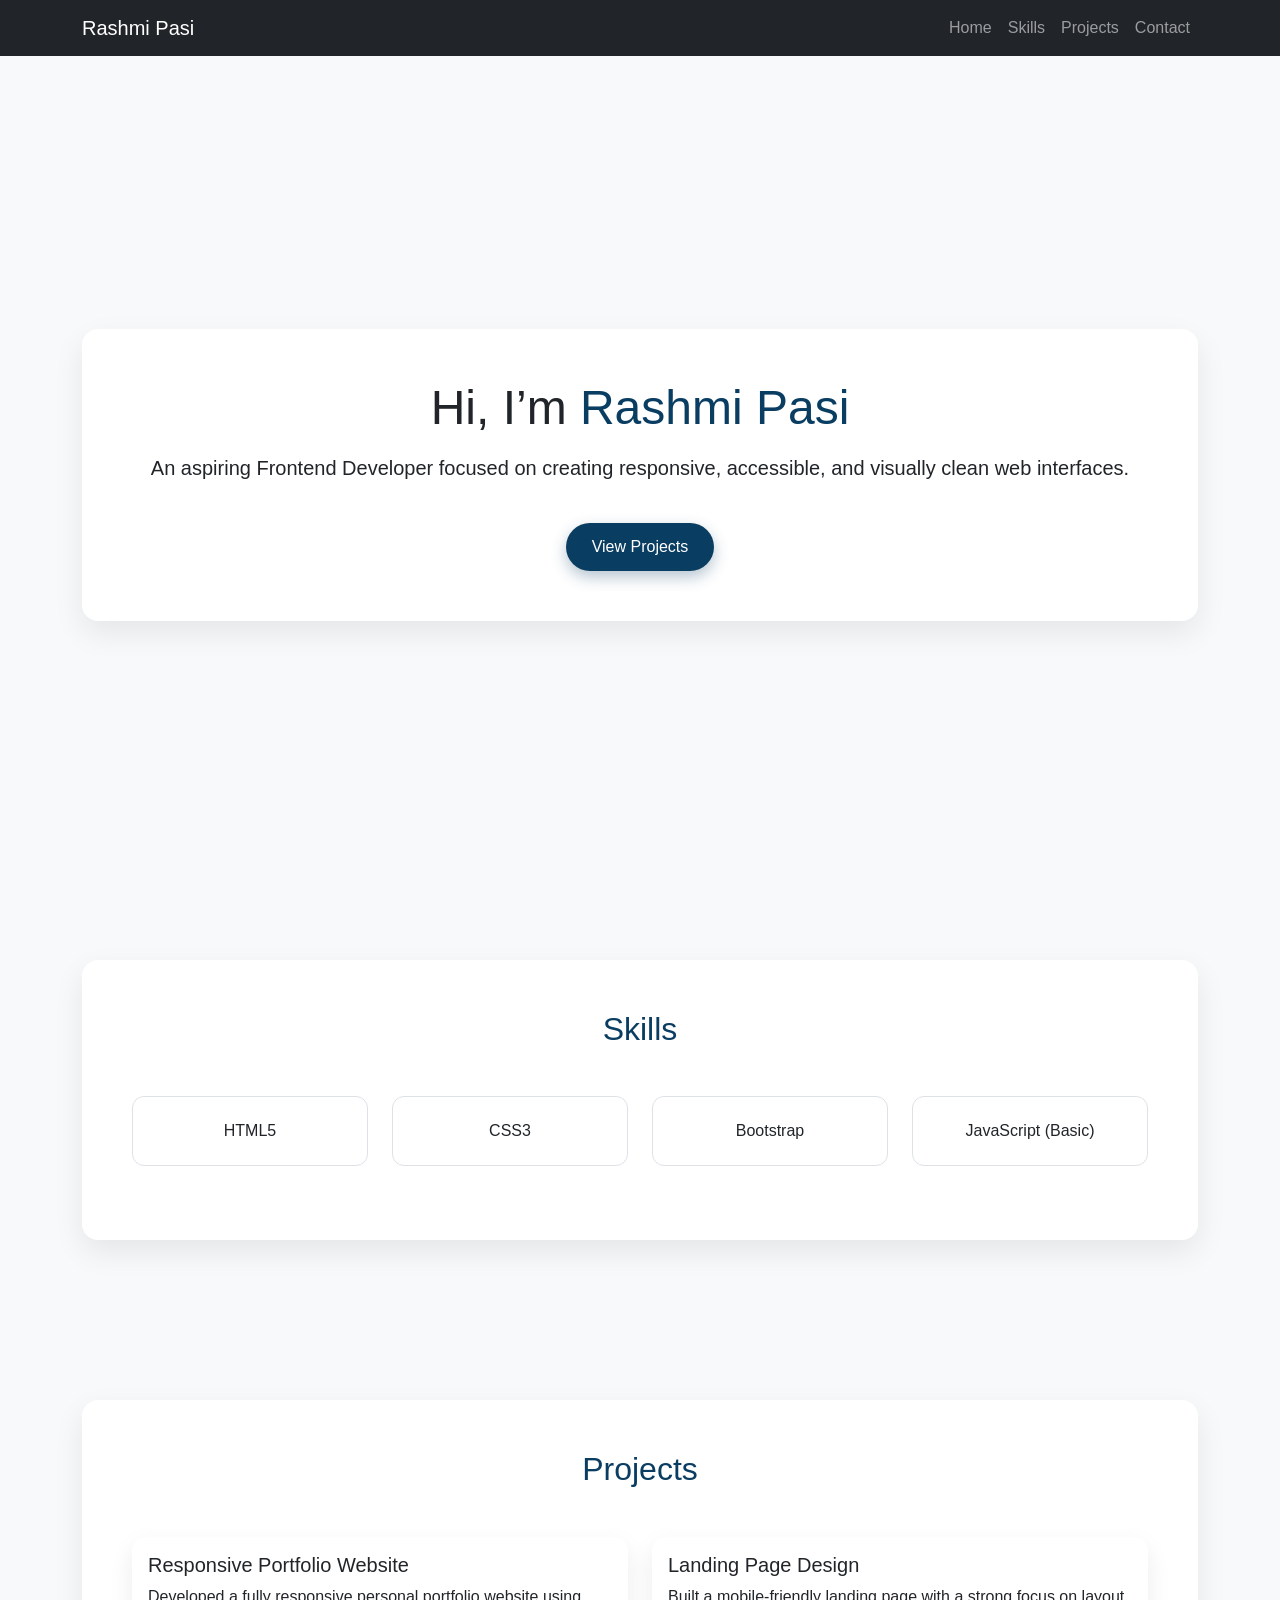
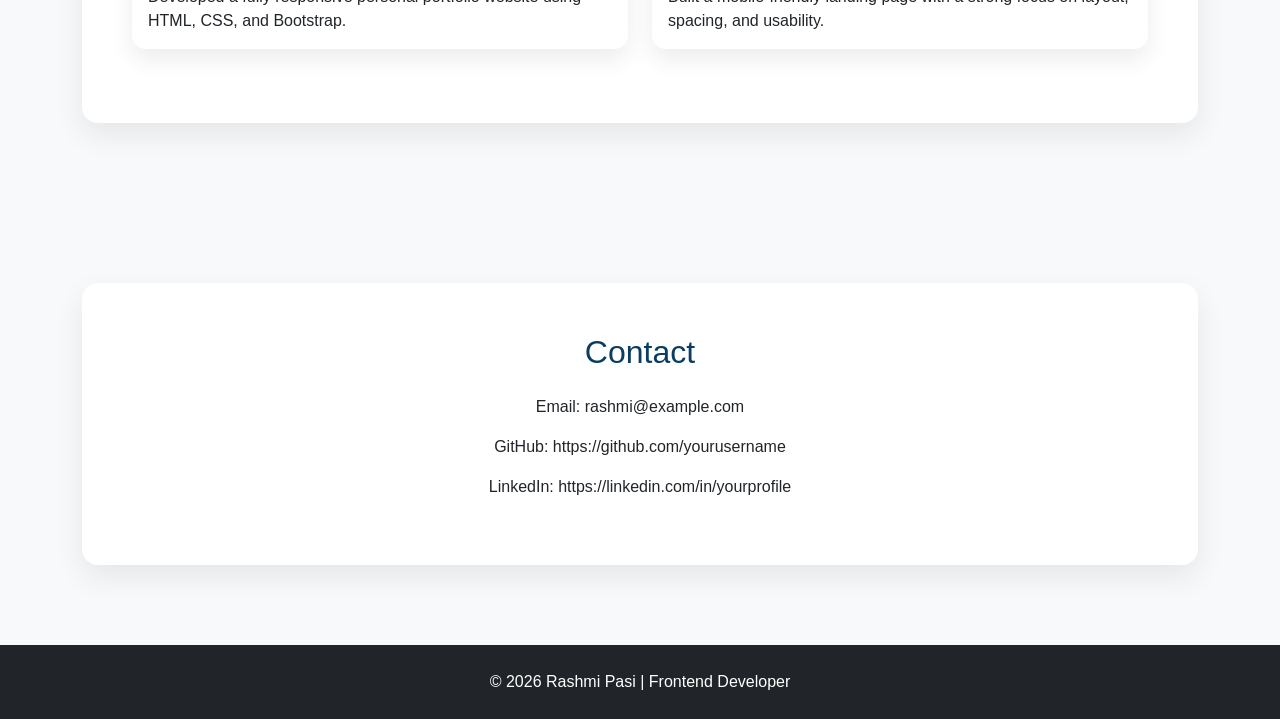
==== index.html @ 765adb49 "Add files via upload" ====
<!DOCTYPE html>
<html lang="en">
<head>
  <meta charset="UTF-8" />
  <meta name="viewport" content="width=device-width, initial-scale=1.0" />
  <title>Rashmi Pasi | Frontend Developer</title>

  <!-- Bootstrap CSS -->
  <link
    href="https://cdn.jsdelivr.net/npm/bootstrap@5.3.2/dist/css/bootstrap.min.css"
    rel="stylesheet"
  />

  <style>
    html {
      scroll-behavior: smooth;
    }

    body {
      padding-top: 70px;
      font-family: Arial, sans-serif;
      background-color: #f8f9fa;
    }

    section {
      padding: 80px 0;
    }

    /* Dark Blue Accent */
    :root {
      --accent-blue: #0a3d62;
    }

    .accent {
      color: var(--accent-blue);
    }

    /* Buttons */
    .btn-accent {
      background-color: var(--accent-blue);
      color: #ffffff;
      border: none;
      padding: 12px 26px;
      border-radius: 30px;
      box-shadow: 0 6px 15px rgba(10, 61, 98, 0.3);
      transition: all 0.3s ease;
    }

    .btn-accent:hover {
      background-color: #072f4a;
      transform: translateY(-2px);
      box-shadow: 0 10px 20px rgba(10, 61, 98, 0.4);
    }

    /* Hero Section */
    .hero {
      min-height: 90vh;
      display: flex;
      align-items: center;
      background-color: #f8f9fa;
    }

    /* Section Box (Shadow) */
    .section-box {
      background-color: #ffffff;
      border-radius: 16px;
      box-shadow: 0 12px 30px rgba(0, 0, 0, 0.08);
      padding: 50px;
    }

    /* Skills Box */
    .skill-box {
      border: 1px solid #dee2e6;
      padding: 22px;
      border-radius: 12px;
      transition: all 0.3s ease;
    }

    .skill-box:hover {
      background-color: #eef5fb;
      border-color: var(--accent-blue);
      box-shadow: 0 8px 20px rgba(10, 61, 98, 0.15);
    }

    /* Cards */
    .card {
      border: none;
      border-radius: 14px;
      box-shadow: 0 10px 25px rgba(0, 0, 0, 0.08);
    }

    /* Footer */
    footer {
      background-color: #212529;
      color: #ffffff;
      padding: 25px 0;
    }
  </style>
</head>

<body>
  <!-- NAVBAR -->
  <nav class="navbar navbar-expand-lg navbar-dark bg-dark fixed-top">
    <div class="container">
      <a class="navbar-brand" href="#home">Rashmi Pasi</a>
      <button
        class="navbar-toggler"
        type="button"
        data-bs-toggle="collapse"
        data-bs-target="#navbarNav"
      >
        <span class="navbar-toggler-icon"></span>
      </button>

      <div class="collapse navbar-collapse" id="navbarNav">
        <ul class="navbar-nav ms-auto">
          <li class="nav-item"><a class="nav-link" href="#home">Home</a></li>
          <li class="nav-item"><a class="nav-link" href="#skills">Skills</a></li>
          <li class="nav-item"><a class="nav-link" href="#projects">Projects</a></li>
          <li class="nav-item"><a class="nav-link" href="#contact">Contact</a></li>
        </ul>
      </div>
    </div>
  </nav>

  <!-- HOME -->
  <section id="home" class="hero">
    <div class="container">
      <div class="section-box text-center">
        <h1 class="display-5">
          Hi, I’m <span class="accent">Rashmi Pasi</span>
        </h1>
        <p class="lead mt-3">
          An aspiring <strong>Frontend Developer</strong> focused on creating
          responsive, accessible, and visually clean web interfaces.
        </p>
        <a href="#projects" class="btn btn-accent mt-4">
          View Projects
        </a>
      </div>
    </div>
  </section>

  <!-- SKILLS -->
  <section id="skills">
    <div class="container">
      <div class="section-box">
        <h2 class="text-center mb-5 accent">Skills</h2>
        <div class="row text-center">
          <div class="col-md-3 col-6 mb-4">
            <div class="skill-box">HTML5</div>
          </div>
          <div class="col-md-3 col-6 mb-4">
            <div class="skill-box">CSS3</div>
          </div>
          <div class="col-md-3 col-6 mb-4">
            <div class="skill-box">Bootstrap</div>
          </div>
          <div class="col-md-3 col-6 mb-4">
            <div class="skill-box">JavaScript (Basic)</div>
          </div>
        </div>
      </div>
    </div>
  </section>

  <!-- PROJECTS -->
  <section id="projects">
    <div class="container">
      <div class="section-box">
        <h2 class="text-center mb-5 accent">Projects</h2>
        <div class="row">
          <div class="col-md-6 mb-4">
            <div class="card h-100">
              <div class="card-body">
                <h5 class="card-title">Responsive Portfolio Website</h5>
                <p class="card-text">
                  Developed a fully responsive personal portfolio website using
                  HTML, CSS, and Bootstrap.
                </p>
              </div>
            </div>
          </div>

          <div class="col-md-6 mb-4">
            <div class="card h-100">
              <div class="card-body">
                <h5 class="card-title">Landing Page Design</h5>
                <p class="card-text">
                  Built a mobile-friendly landing page with a strong focus on
                  layout, spacing, and usability.
                </p>
              </div>
            </div>
          </div>
        </div>
      </div>
    </div>
  </section>

  <!-- CONTACT -->
  <section id="contact">
    <div class="container">
      <div class="section-box text-center">
        <h2 class="mb-4 accent">Contact</h2>
        <p>Email: rashmi@example.com</p>
        <p>GitHub: https://github.com/yourusername</p>
        <p>LinkedIn: https://linkedin.com/in/yourprofile</p>
      </div>
    </div>
  </section>

  <!-- FOOTER -->
  <footer class="text-center">
    <div class="container">
      <p class="mb-0">© 2026 Rashmi Pasi | Frontend Developer</p>
    </div>
  </footer>

  <!-- Bootstrap JS -->
  <script src="https://cdn.jsdelivr.net/npm/bootstrap@5.3.2/dist/js/bootstrap.bundle.min.js"></script>
</body>
</html>
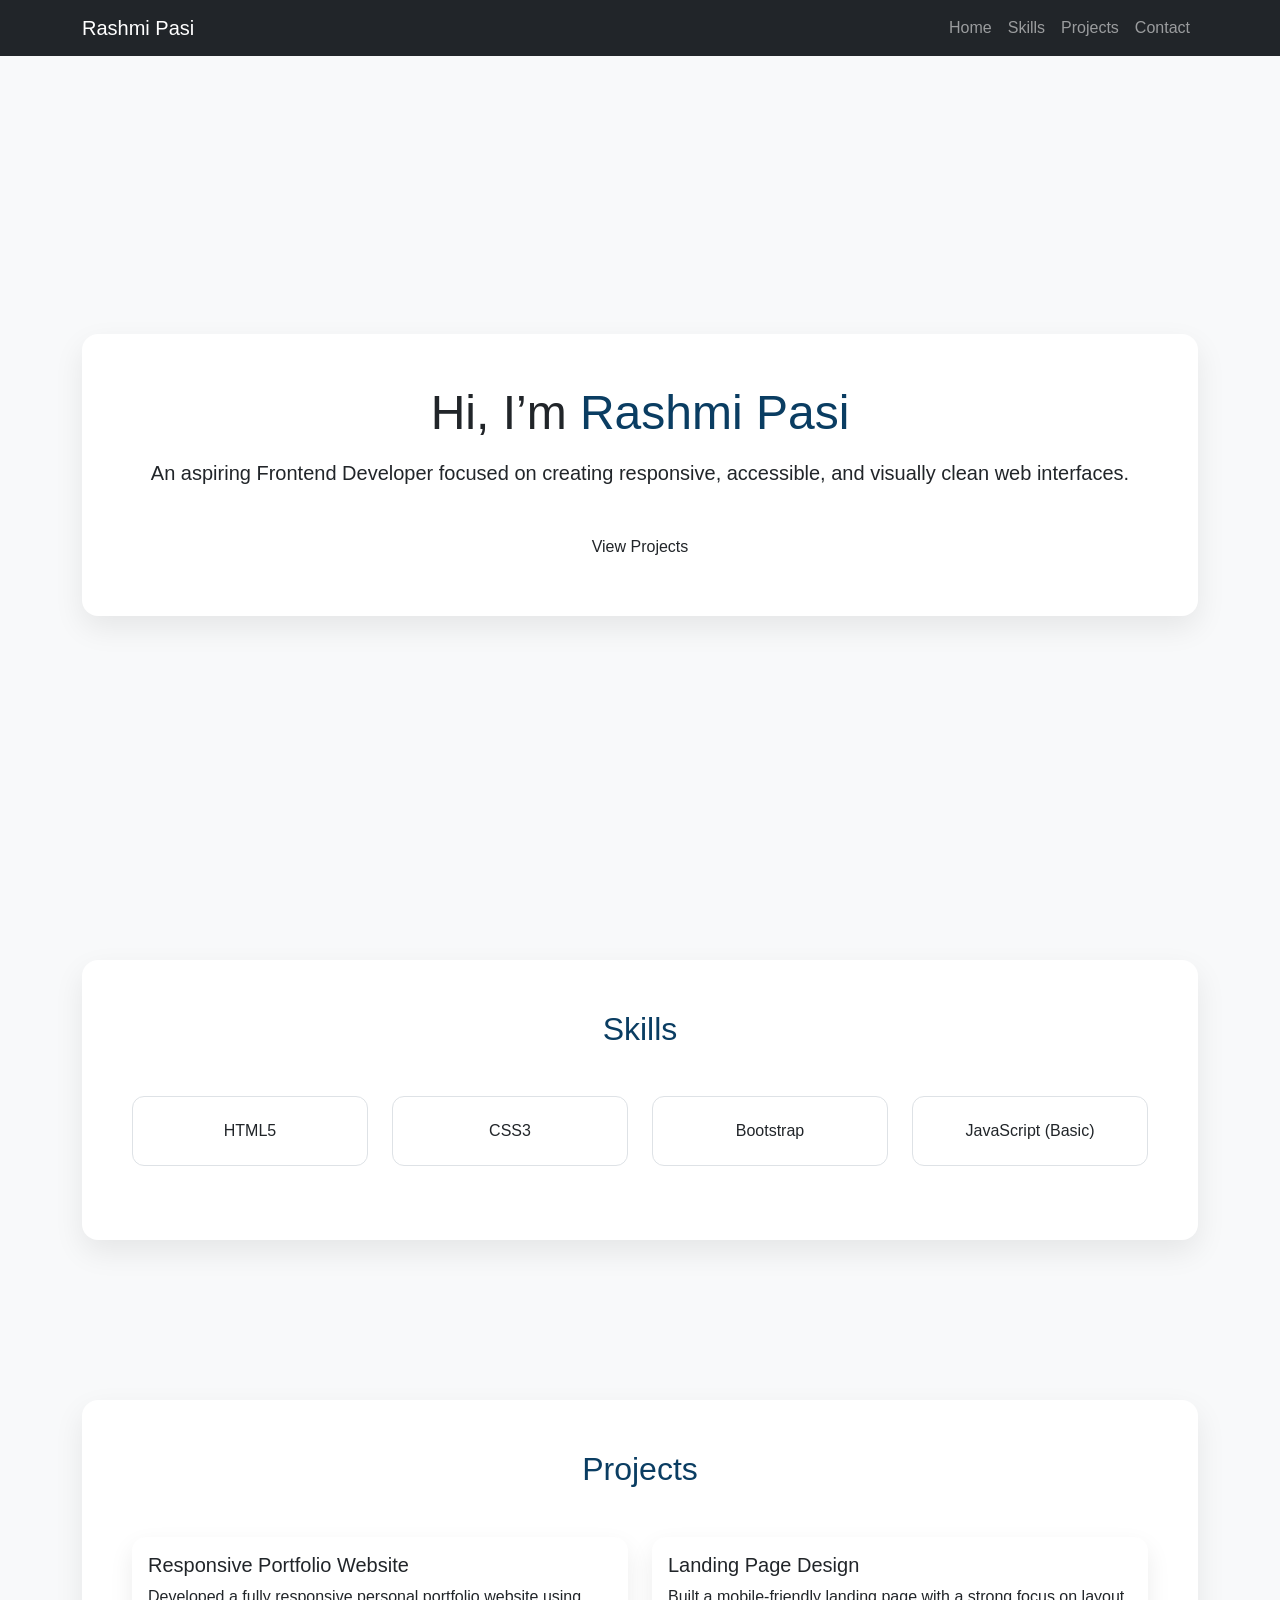
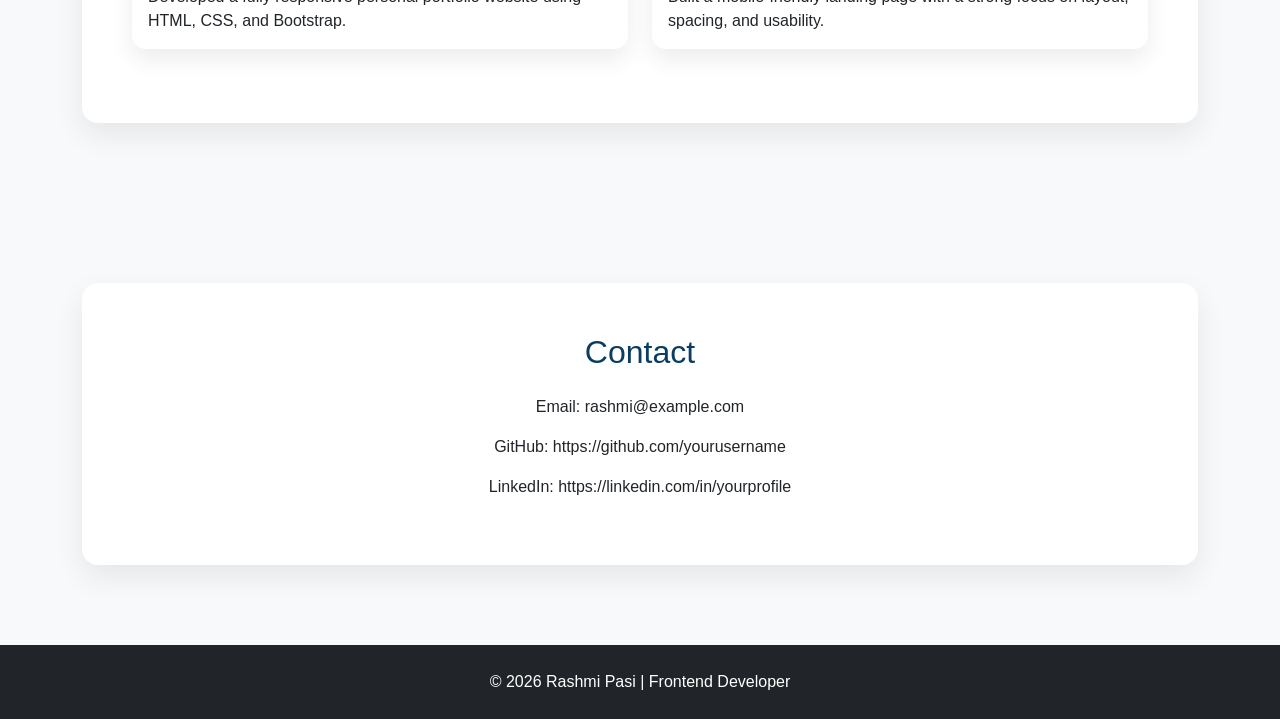
==== commit 38f8dfbe: "Update index.html" ====
--- a/index.html
+++ b/index.html
@@ -36,20 +36,22 @@
     }
 
     /* Buttons */
-    .btn-accent {
-      background-color: var(--accent-blue);
+    .btn-primary {
+      background-color: #0b3c5d;   /* dark blue */
+      border: none;
       color: #ffffff;
-      border: none;
-      padding: 12px 26px;
-      border-radius: 30px;
-      box-shadow: 0 6px 15px rgba(10, 61, 98, 0.3);
+      padding: 10px 22px;
+      border-radius: 6px;
+      font-weight: 500;
       transition: all 0.3s ease;
-    }
-
-    .btn-accent:hover {
-      background-color: #072f4a;
+      box-shadow: 0 4px 10px rgba(0, 0, 0, 0.2);
+    }
+    
+    .btn-primary:hover {
+      background-color: #082f49;   /* even darker blue */
+      color: #ffffff;              /* KEEP TEXT WHITE */
+      box-shadow: 0 6px 14px rgba(0, 0, 0, 0.35);
       transform: translateY(-2px);
-      box-shadow: 0 10px 20px rgba(10, 61, 98, 0.4);
     }
 
     /* Hero Section */
@@ -221,3 +223,4 @@
   <script src="https://cdn.jsdelivr.net/npm/bootstrap@5.3.2/dist/js/bootstrap.bundle.min.js"></script>
 </body>
 </html>
+
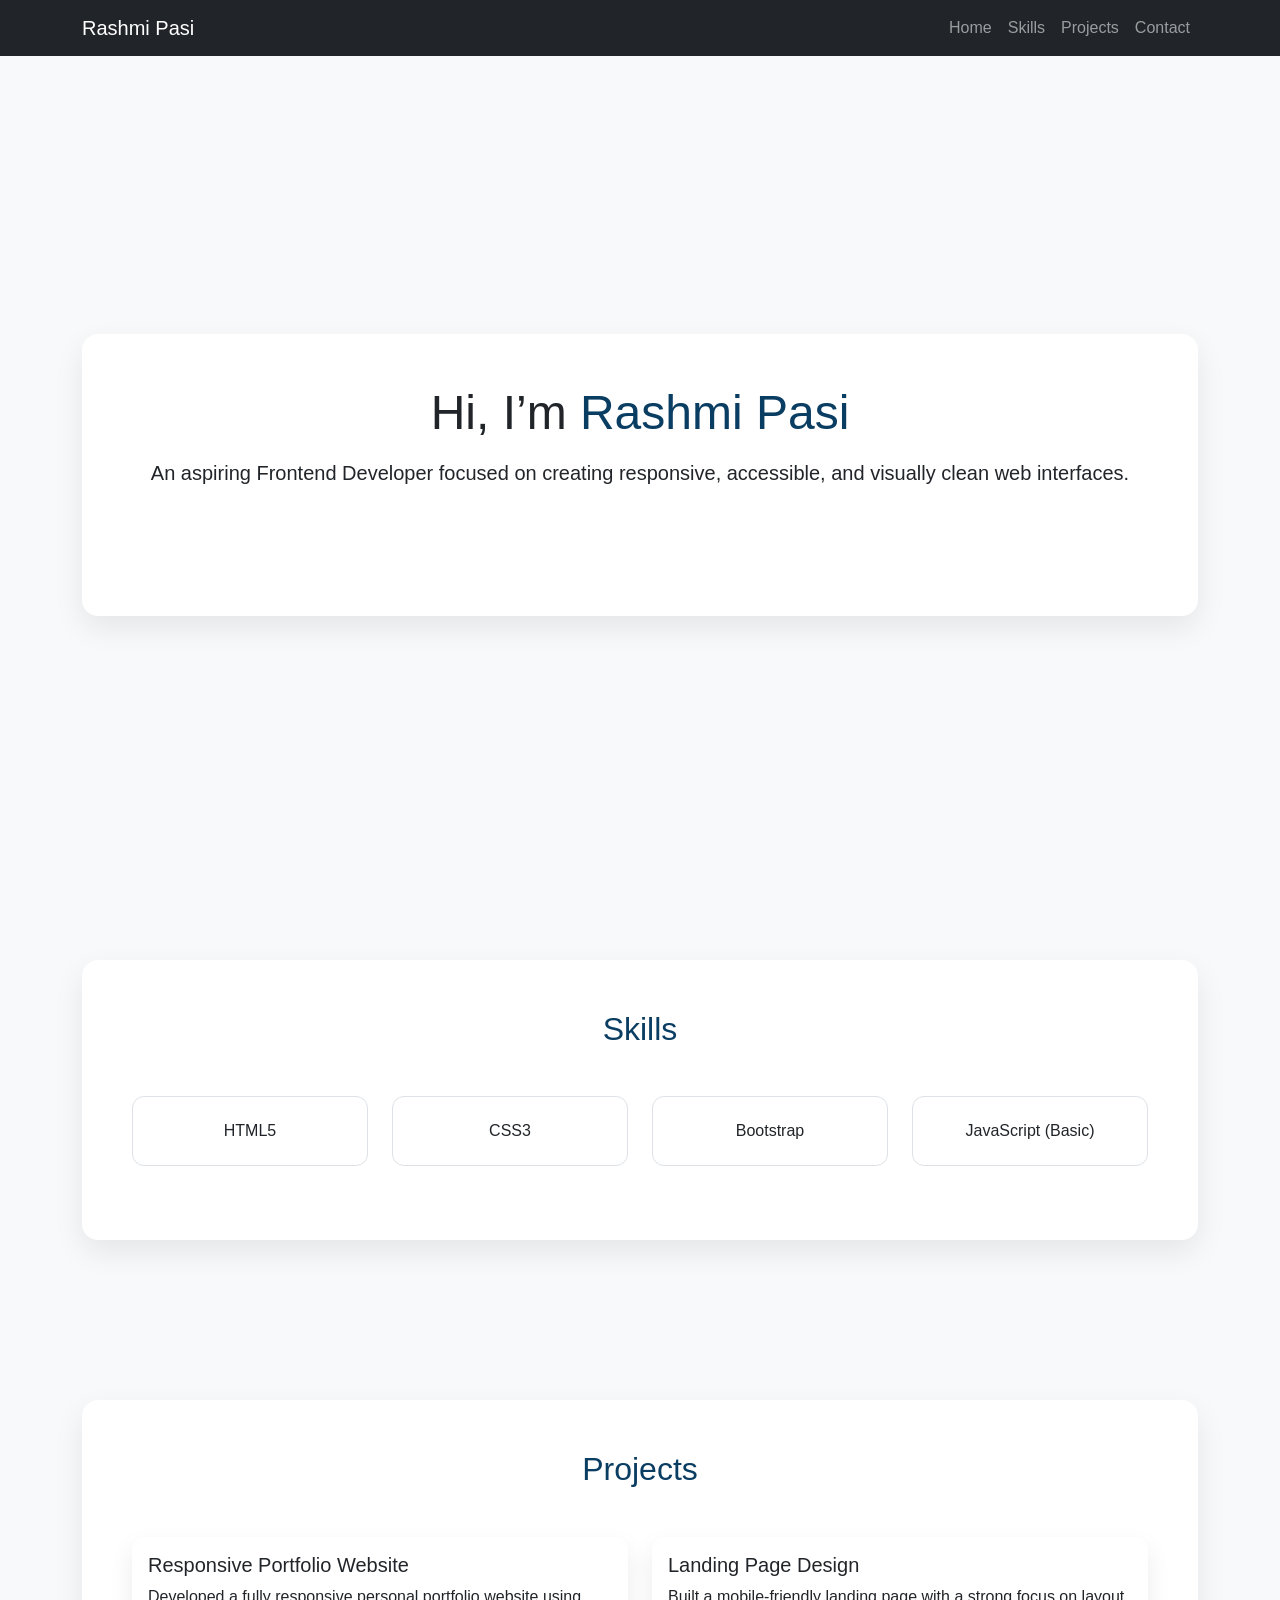
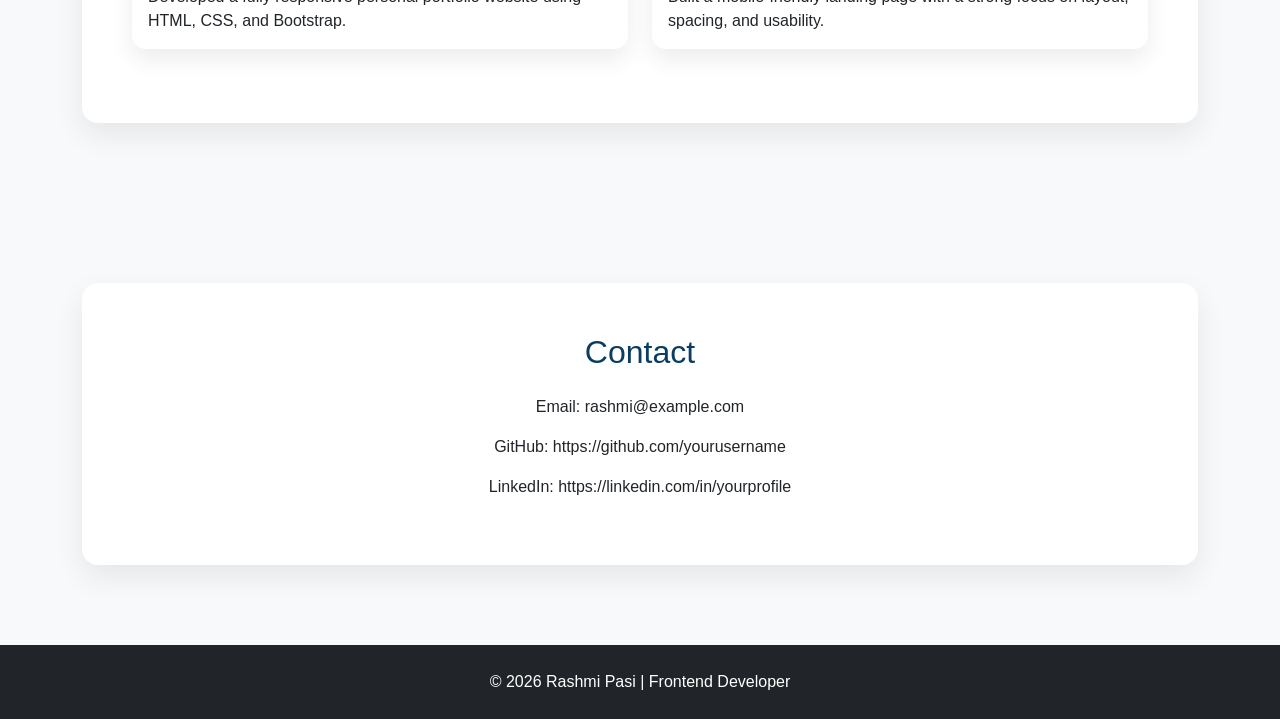
==== commit d16d6b02: "Update index.html" ====
--- a/index.html
+++ b/index.html
@@ -36,20 +36,30 @@
     }
 
     /* Buttons */
+    .btn,
+    .btn:focus,
+    .btn:active {
+      color: #ffffff !important;
+    }
+    
+    /* Primary button base */
     .btn-primary {
-      background-color: #0b3c5d;   /* dark blue */
+      background-color: #0b3c5d !important;  /* dark blue */
       border: none;
-      color: #ffffff;
+      color: #ffffff !important;
+      font-weight: 500;
+      border-radius: 6px;
       padding: 10px 22px;
-      border-radius: 6px;
-      font-weight: 500;
       transition: all 0.3s ease;
       box-shadow: 0 4px 10px rgba(0, 0, 0, 0.2);
     }
     
-    .btn-primary:hover {
-      background-color: #082f49;   /* even darker blue */
-      color: #ffffff;              /* KEEP TEXT WHITE */
+    /* Hover / Active / Focus states */
+    .btn-primary:hover,
+    .btn-primary:focus,
+    .btn-primary:active {
+      background-color: #082f49 !important;  /* darker blue */
+      color: #ffffff !important;             /* KEEP TEXT VISIBLE */
       box-shadow: 0 6px 14px rgba(0, 0, 0, 0.35);
       transform: translateY(-2px);
     }
@@ -224,3 +234,4 @@
 </body>
 </html>
 
+
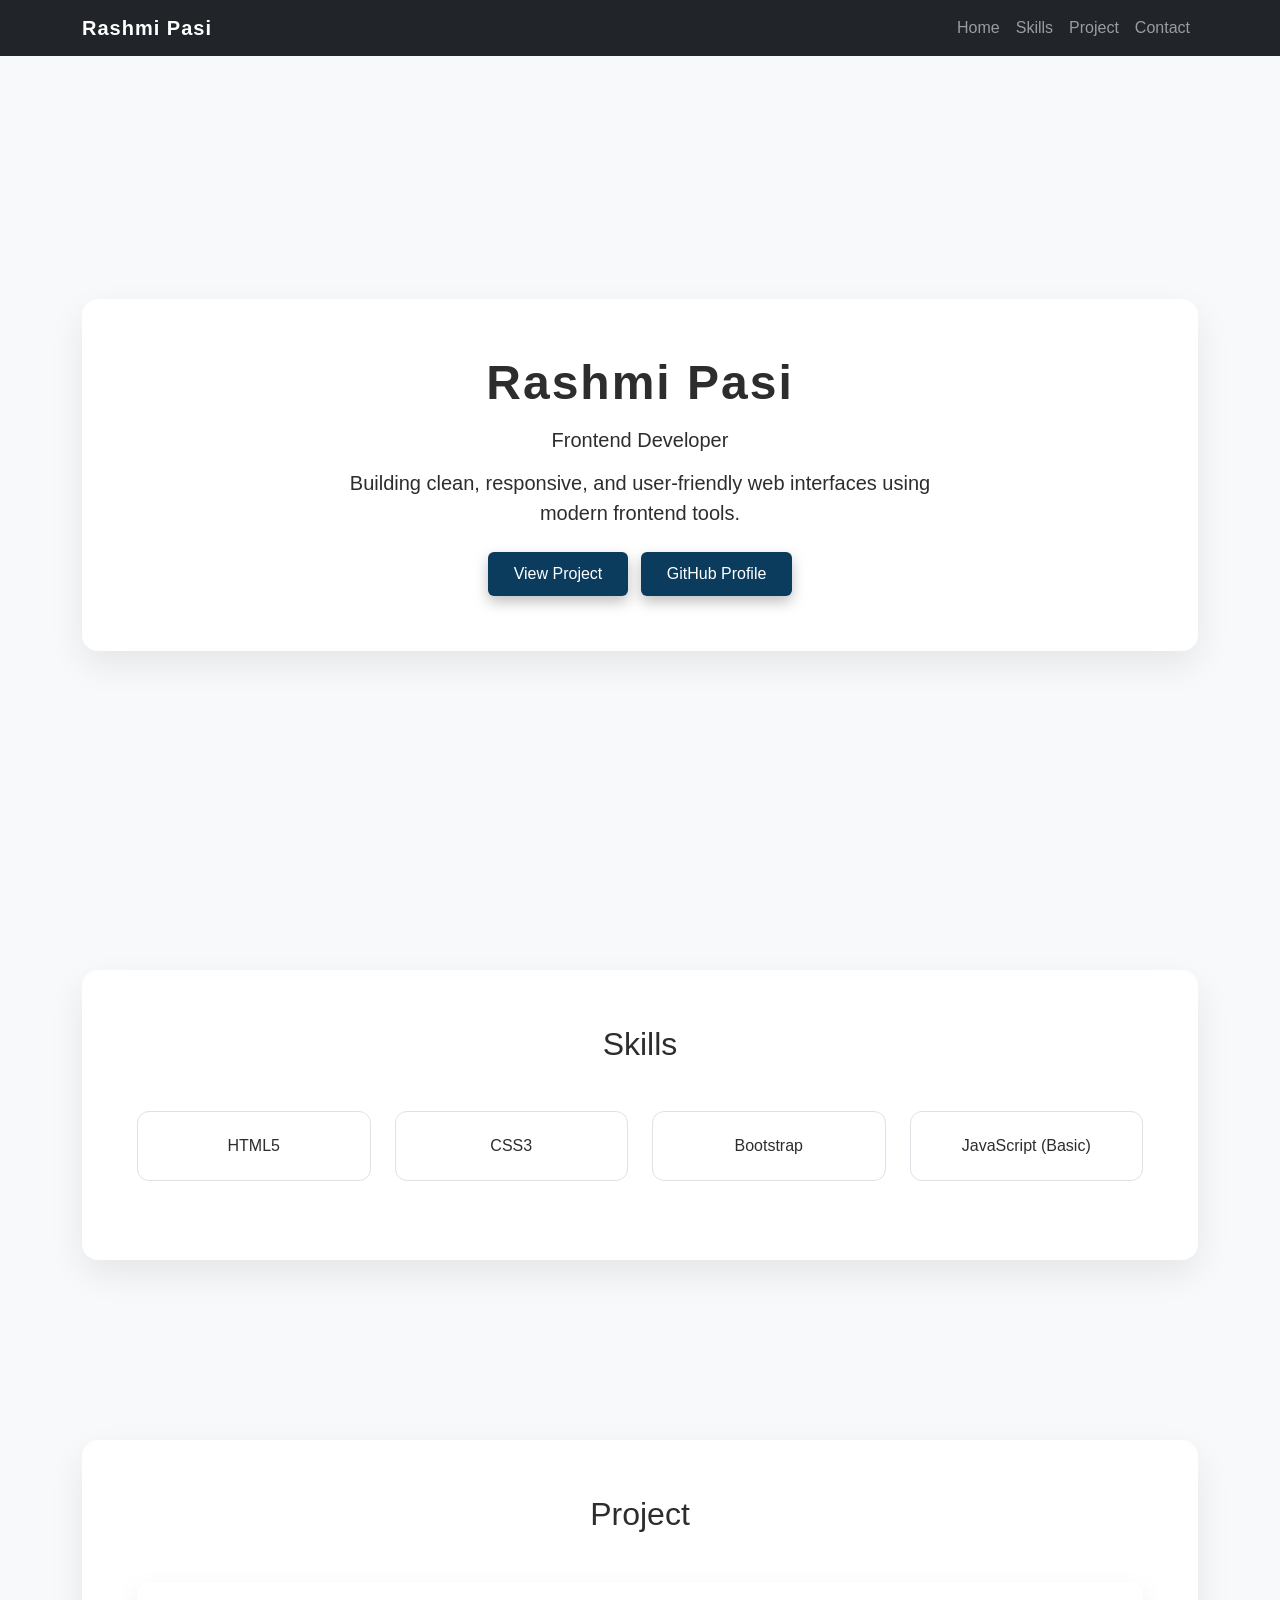
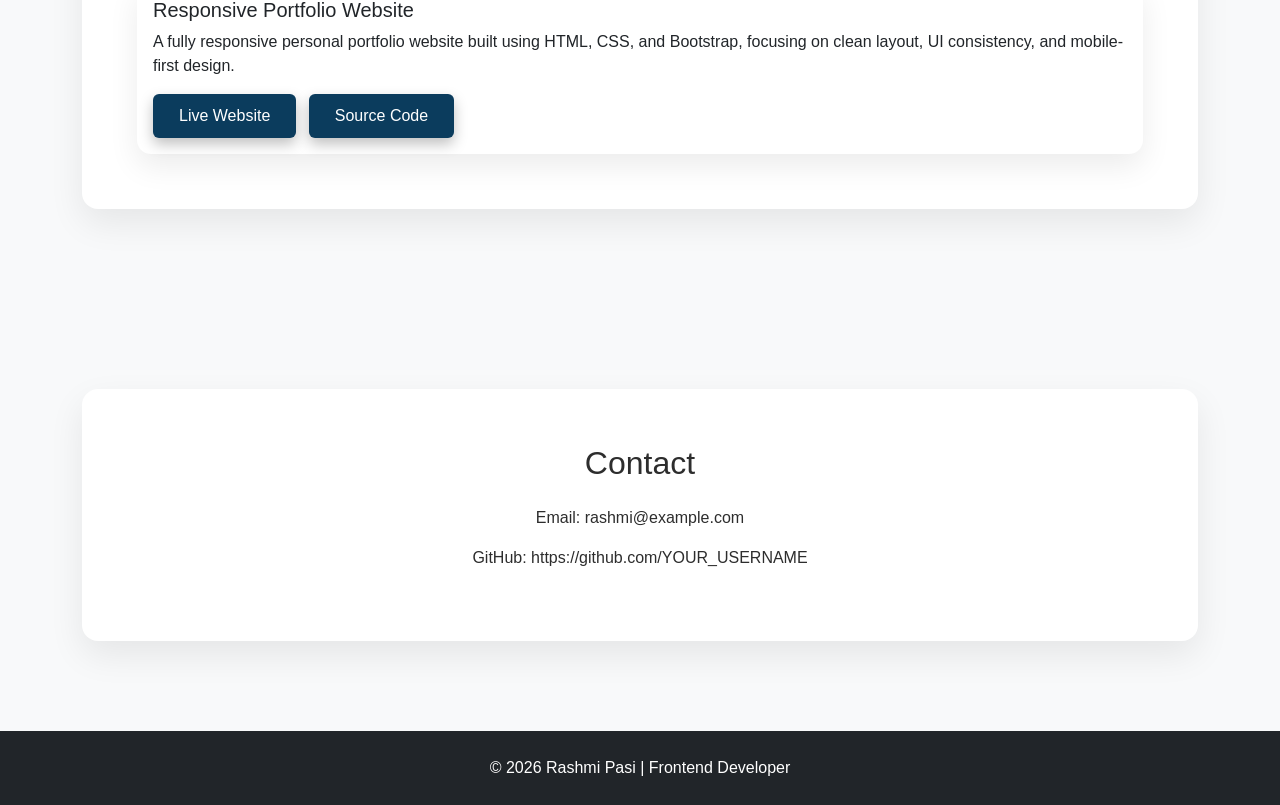
==== commit 401e03b4: "Update index.html" ====
--- a/index.html
+++ b/index.html
@@ -6,10 +6,7 @@
   <title>Rashmi Pasi | Frontend Developer</title>
 
   <!-- Bootstrap CSS -->
-  <link
-    href="https://cdn.jsdelivr.net/npm/bootstrap@5.3.2/dist/css/bootstrap.min.css"
-    rel="stylesheet"
-  />
+  <link href="https://cdn.jsdelivr.net/npm/bootstrap@5.3.2/dist/css/bootstrap.min.css" rel="stylesheet" />
 
   <style>
     html {
@@ -18,87 +15,90 @@
 
     body {
       padding-top: 70px;
-      font-family: Arial, sans-serif;
+      font-family: "Segoe UI", Tahoma, Geneva, Verdana, sans-serif;
       background-color: #f8f9fa;
+      color: #2d2d2d;
     }
 
     section {
-      padding: 80px 0;
-    }
-
-    /* Dark Blue Accent */
+      padding: 90px 0;
+    }
+
     :root {
-      --accent-blue: #0a3d62;
-    }
-
-    .accent {
-      color: var(--accent-blue);
+      --accent-blue: #0b3c5d;
+      --accent-blue-dark: #082f49;
+    }
+
+    /* Navbar */
+    .navbar-brand {
+      font-weight: 600;
+      letter-spacing: 1px;
     }
 
     /* Buttons */
-    .btn,
-    .btn:focus,
-    .btn:active {
-      color: #ffffff !important;
-    }
-    
-    /* Primary button base */
     .btn-primary {
-      background-color: #0b3c5d !important;  /* dark blue */
+      background-color: var(--accent-blue);
       border: none;
       color: #ffffff !important;
+      padding: 10px 26px;
+      border-radius: 6px;
       font-weight: 500;
-      border-radius: 6px;
-      padding: 10px 22px;
       transition: all 0.3s ease;
-      box-shadow: 0 4px 10px rgba(0, 0, 0, 0.2);
-    }
-    
-    /* Hover / Active / Focus states */
-    .btn-primary:hover,
-    .btn-primary:focus,
-    .btn-primary:active {
-      background-color: #082f49 !important;  /* darker blue */
-      color: #ffffff !important;             /* KEEP TEXT VISIBLE */
-      box-shadow: 0 6px 14px rgba(0, 0, 0, 0.35);
+      box-shadow: 0 6px 14px rgba(0, 0, 0, 0.25);
+    }
+
+    .btn-primary:hover {
+      background-color: var(--accent-blue-dark);
+      color: #ffffff !important;
       transform: translateY(-2px);
-    }
-
-    /* Hero Section */
+      box-shadow: 0 8px 20px rgba(0, 0, 0, 0.35);
+    }
+
+    /* Hero */
     .hero {
       min-height: 90vh;
       display: flex;
       align-items: center;
-      background-color: #f8f9fa;
-    }
-
-    /* Section Box (Shadow) */
+    }
+
+    .hero h1 {
+      letter-spacing: 2px;
+      font-weight: 600;
+    }
+
+    .hero p {
+      max-width: 600px;
+      margin: auto;
+    }
+
+    /* Section box */
     .section-box {
       background-color: #ffffff;
       border-radius: 16px;
-      box-shadow: 0 12px 30px rgba(0, 0, 0, 0.08);
-      padding: 50px;
-    }
-
-    /* Skills Box */
+      padding: 55px;
+      box-shadow: 0 14px 35px rgba(0, 0, 0, 0.08);
+    }
+
+    /* Skills */
     .skill-box {
       border: 1px solid #dee2e6;
       padding: 22px;
       border-radius: 12px;
       transition: all 0.3s ease;
+      font-weight: 500;
     }
 
     .skill-box:hover {
       background-color: #eef5fb;
       border-color: var(--accent-blue);
-      box-shadow: 0 8px 20px rgba(10, 61, 98, 0.15);
+      box-shadow: 0 8px 20px rgba(11, 60, 93, 0.2);
     }
 
     /* Cards */
     .card {
       border: none;
       border-radius: 14px;
-      box-shadow: 0 10px 25px rgba(0, 0, 0, 0.08);
+      box-shadow: 0 12px 30px rgba(0, 0, 0, 0.08);
     }
 
     /* Footer */
@@ -111,16 +111,12 @@
 </head>
 
 <body>
+
   <!-- NAVBAR -->
   <nav class="navbar navbar-expand-lg navbar-dark bg-dark fixed-top">
     <div class="container">
       <a class="navbar-brand" href="#home">Rashmi Pasi</a>
-      <button
-        class="navbar-toggler"
-        type="button"
-        data-bs-toggle="collapse"
-        data-bs-target="#navbarNav"
-      >
+      <button class="navbar-toggler" type="button" data-bs-toggle="collapse" data-bs-target="#navbarNav">
         <span class="navbar-toggler-icon"></span>
       </button>
 
@@ -128,7 +124,7 @@
         <ul class="navbar-nav ms-auto">
           <li class="nav-item"><a class="nav-link" href="#home">Home</a></li>
           <li class="nav-item"><a class="nav-link" href="#skills">Skills</a></li>
-          <li class="nav-item"><a class="nav-link" href="#projects">Projects</a></li>
+          <li class="nav-item"><a class="nav-link" href="#projects">Project</a></li>
           <li class="nav-item"><a class="nav-link" href="#contact">Contact</a></li>
         </ul>
       </div>
@@ -136,19 +132,19 @@
   </nav>
 
   <!-- HOME -->
-  <section id="home" class="hero">
-    <div class="container">
-      <div class="section-box text-center">
-        <h1 class="display-5">
-          Hi, I’m <span class="accent">Rashmi Pasi</span>
-        </h1>
-        <p class="lead mt-3">
-          An aspiring <strong>Frontend Developer</strong> focused on creating
-          responsive, accessible, and visually clean web interfaces.
+  <section id="home" class="hero text-center">
+    <div class="container">
+      <div class="section-box">
+        <h1 class="display-5 mb-3">Rashmi Pasi</h1>
+        <h5 class="mb-3">Frontend Developer</h5>
+        <p class="lead">
+          Building clean, responsive, and user-friendly web interfaces using modern frontend tools.
         </p>
-        <a href="#projects" class="btn btn-accent mt-4">
-          View Projects
-        </a>
+
+        <div class="mt-4">
+          <a href="#projects" class="btn btn-primary me-2">View Project</a>
+          <a href="https://github.com/YOUR_USERNAME" target="_blank" class="btn btn-primary">GitHub Profile</a>
+        </div>
       </div>
     </div>
   </section>
@@ -157,76 +153,51 @@
   <section id="skills">
     <div class="container">
       <div class="section-box">
-        <h2 class="text-center mb-5 accent">Skills</h2>
+        <h2 class="text-center mb-5">Skills</h2>
         <div class="row text-center">
-          <div class="col-md-3 col-6 mb-4">
-            <div class="skill-box">HTML5</div>
-          </div>
-          <div class="col-md-3 col-6 mb-4">
-            <div class="skill-box">CSS3</div>
-          </div>
-          <div class="col-md-3 col-6 mb-4">
-            <div class="skill-box">Bootstrap</div>
-          </div>
-          <div class="col-md-3 col-6 mb-4">
-            <div class="skill-box">JavaScript (Basic)</div>
+          <div class="col-md-3 col-6 mb-4"><div class="skill-box">HTML5</div></div>
+          <div class="col-md-3 col-6 mb-4"><div class="skill-box">CSS3</div></div>
+          <div class="col-md-3 col-6 mb-4"><div class="skill-box">Bootstrap</div></div>
+          <div class="col-md-3 col-6 mb-4"><div class="skill-box">JavaScript (Basic)</div></div>
+        </div>
+      </div>
+    </div>
+  </section>
+
+  <!-- PROJECT -->
+  <section id="projects">
+    <div class="container">
+      <div class="section-box">
+        <h2 class="text-center mb-5">Project</h2>
+        <div class="card">
+          <div class="card-body">
+            <h5 class="card-title">Responsive Portfolio Website</h5>
+            <p class="card-text">
+              A fully responsive personal portfolio website built using HTML, CSS, and Bootstrap,
+              focusing on clean layout, UI consistency, and mobile-first design.
+            </p>
+            <a href="#" class="btn btn-primary me-2">Live Website</a>
+            <a href="#" class="btn btn-primary">Source Code</a>
           </div>
         </div>
       </div>
     </div>
   </section>
 
-  <!-- PROJECTS -->
-  <section id="projects">
-    <div class="container">
-      <div class="section-box">
-        <h2 class="text-center mb-5 accent">Projects</h2>
-        <div class="row">
-          <div class="col-md-6 mb-4">
-            <div class="card h-100">
-              <div class="card-body">
-                <h5 class="card-title">Responsive Portfolio Website</h5>
-                <p class="card-text">
-                  Developed a fully responsive personal portfolio website using
-                  HTML, CSS, and Bootstrap.
-                </p>
-              </div>
-            </div>
-          </div>
-
-          <div class="col-md-6 mb-4">
-            <div class="card h-100">
-              <div class="card-body">
-                <h5 class="card-title">Landing Page Design</h5>
-                <p class="card-text">
-                  Built a mobile-friendly landing page with a strong focus on
-                  layout, spacing, and usability.
-                </p>
-              </div>
-            </div>
-          </div>
-        </div>
-      </div>
-    </div>
-  </section>
-
   <!-- CONTACT -->
   <section id="contact">
     <div class="container">
       <div class="section-box text-center">
-        <h2 class="mb-4 accent">Contact</h2>
+        <h2 class="mb-4">Contact</h2>
         <p>Email: rashmi@example.com</p>
-        <p>GitHub: https://github.com/yourusername</p>
-        <p>LinkedIn: https://linkedin.com/in/yourprofile</p>
+        <p>GitHub: https://github.com/YOUR_USERNAME</p>
       </div>
     </div>
   </section>
 
   <!-- FOOTER -->
   <footer class="text-center">
-    <div class="container">
-      <p class="mb-0">© 2026 Rashmi Pasi | Frontend Developer</p>
-    </div>
+    <p class="mb-0">© 2026 Rashmi Pasi | Frontend Developer</p>
   </footer>
 
   <!-- Bootstrap JS -->
@@ -234,4 +205,3 @@
 </body>
 </html>
 
-
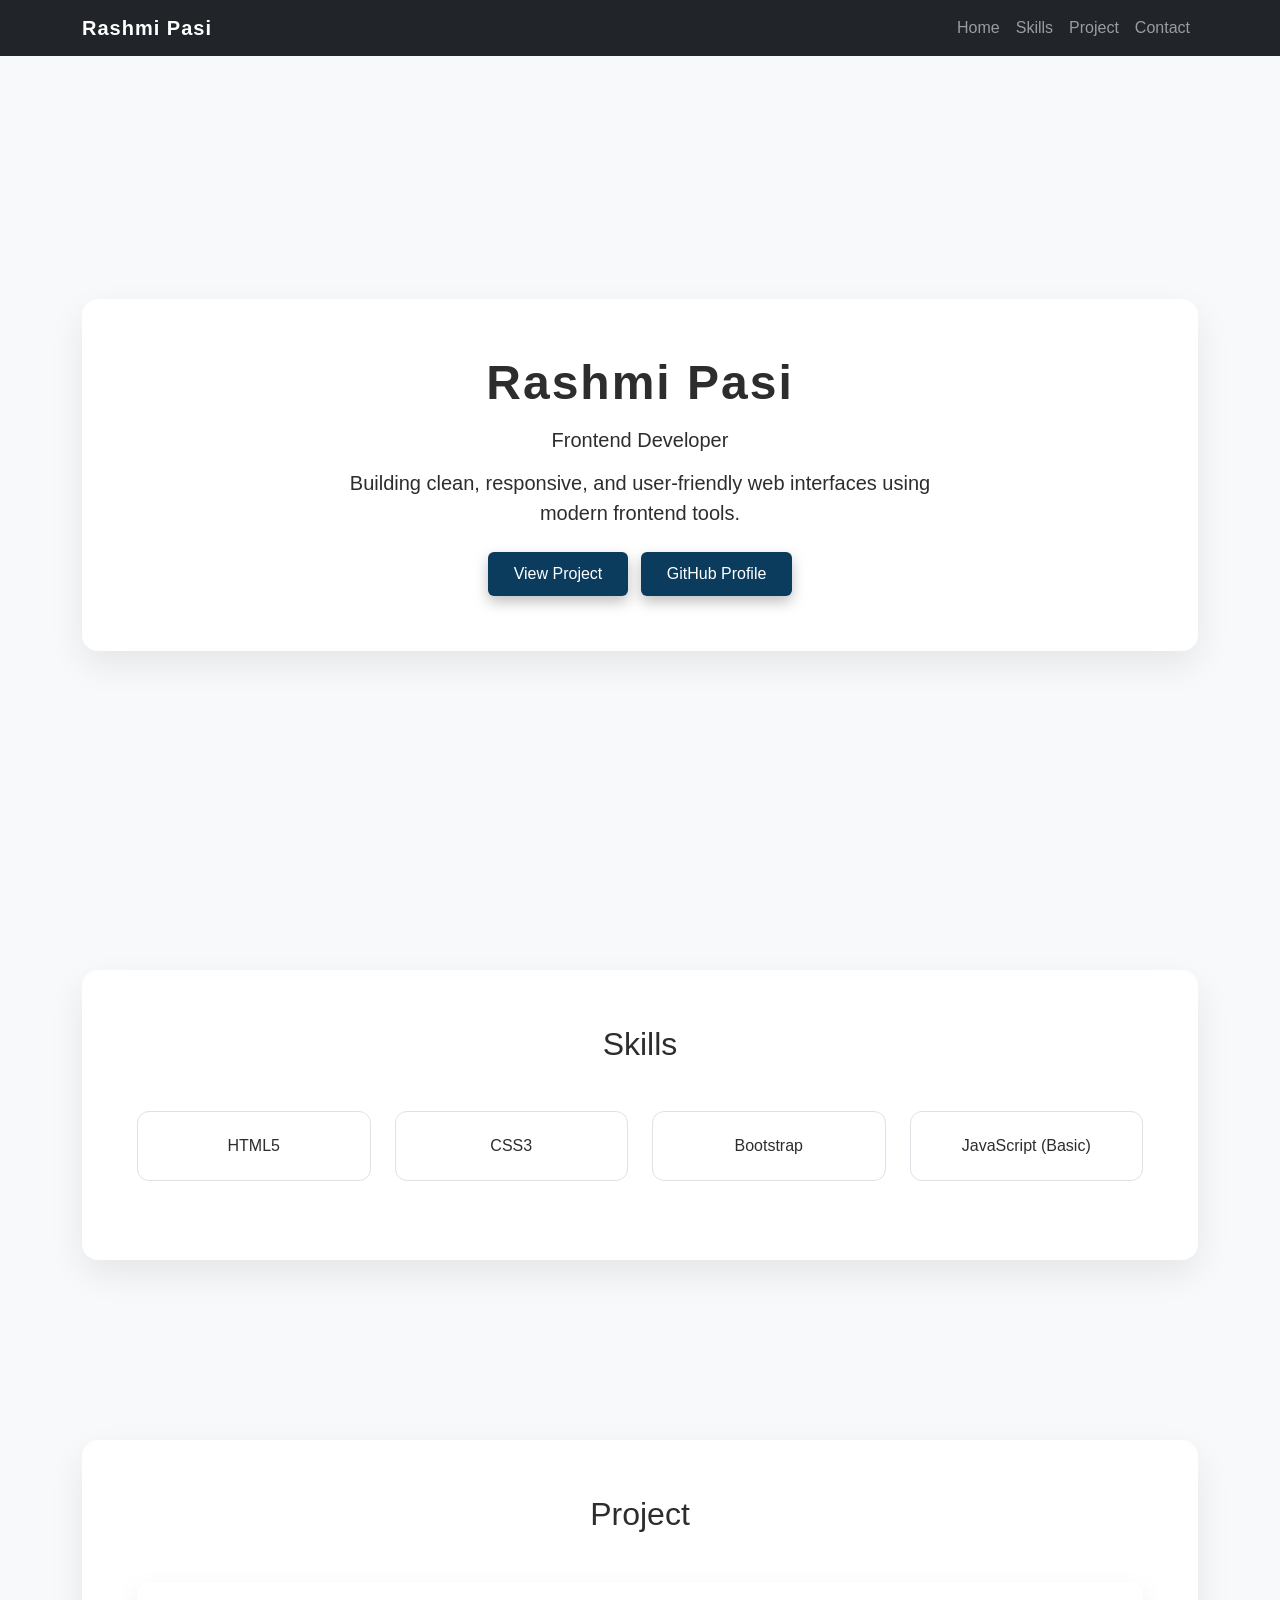
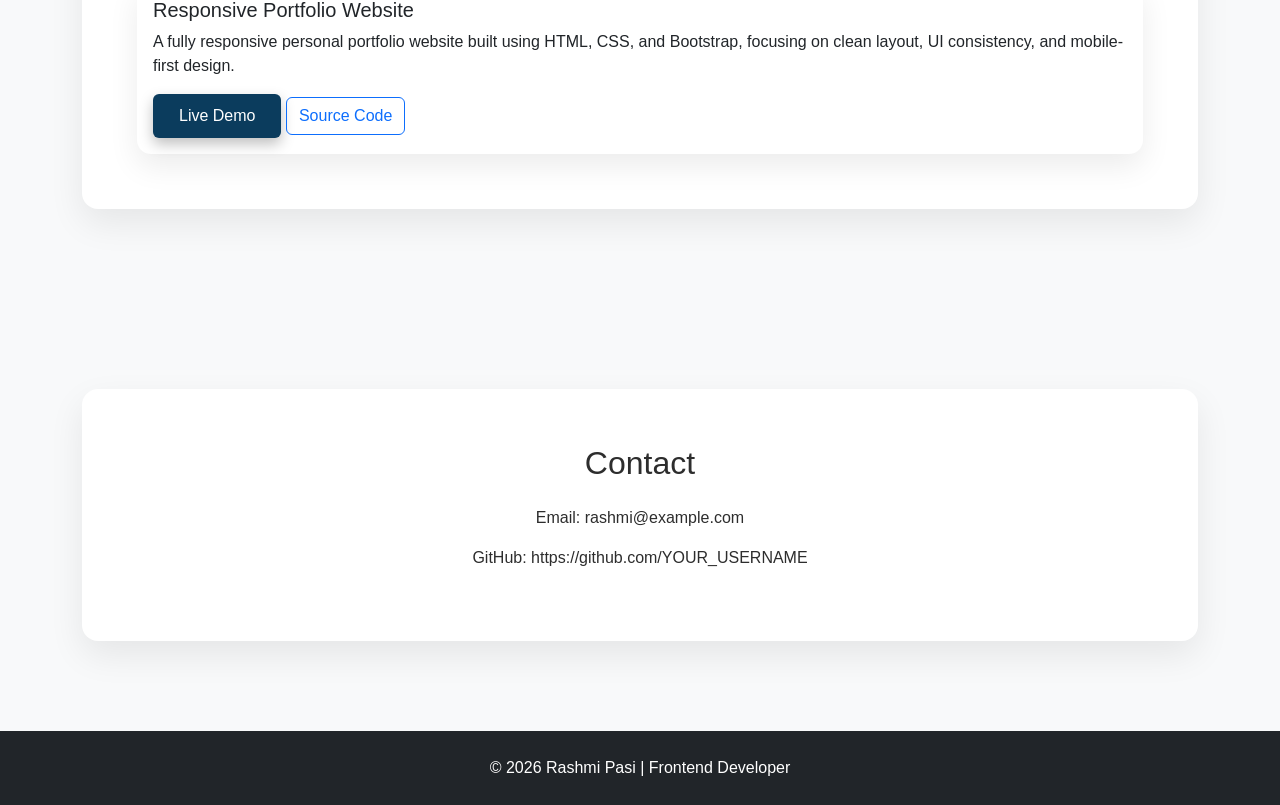
==== commit e6e8bd2a: "Update index.html" ====
--- a/index.html
+++ b/index.html
@@ -176,8 +176,18 @@
               A fully responsive personal portfolio website built using HTML, CSS, and Bootstrap,
               focusing on clean layout, UI consistency, and mobile-first design.
             </p>
-            <a href="#" class="btn btn-primary me-2">Live Website</a>
-            <a href="#" class="btn btn-primary">Source Code</a>
+            <a href="https://rashmi0225.github.io/InternSpark-Internship/"
+               class="btn btn-primary"
+               target="_blank">
+               Live Demo
+            </a>
+
+            <a href="https://github.com/Rashmi0225/InternSpark-Internship"
+               class="btn btn-outline-primary"
+               target="_blank">
+               Source Code
+            </a>
+
           </div>
         </div>
       </div>
@@ -205,3 +215,4 @@
 </body>
 </html>
 
+
